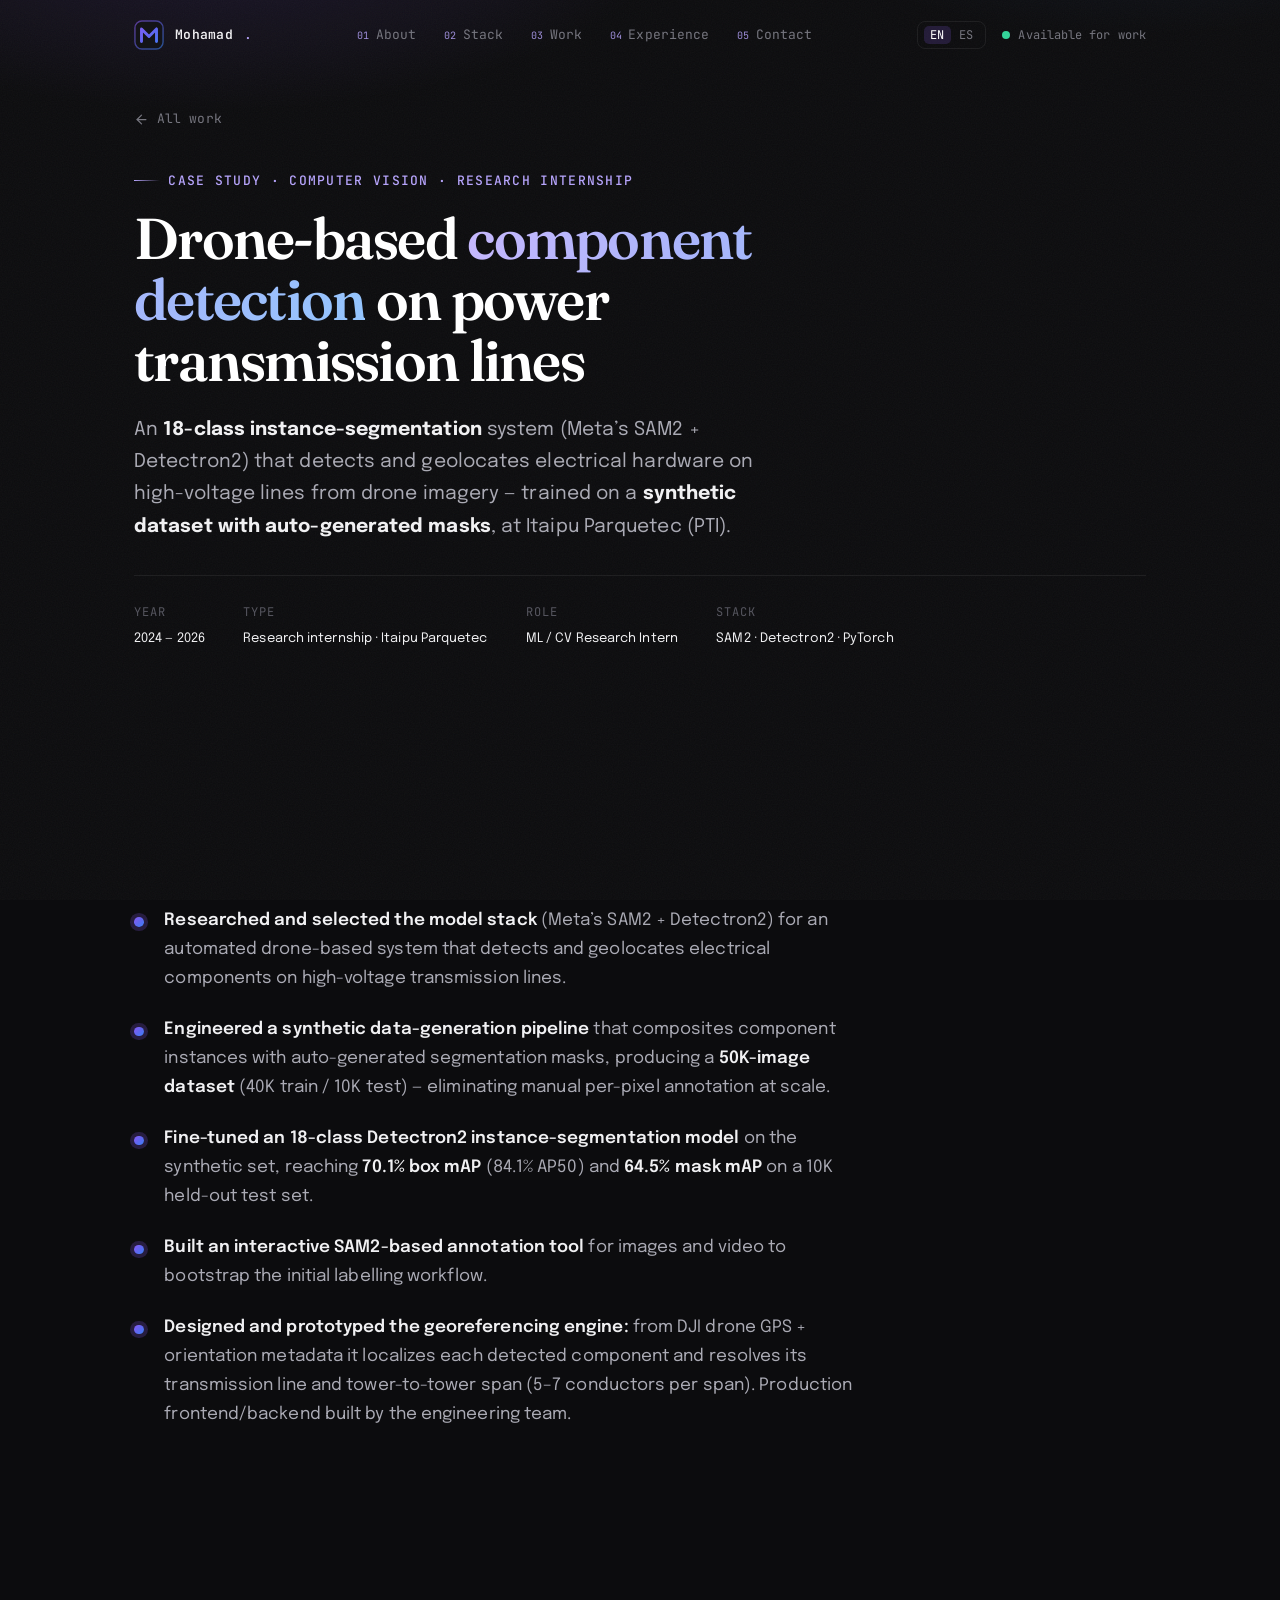
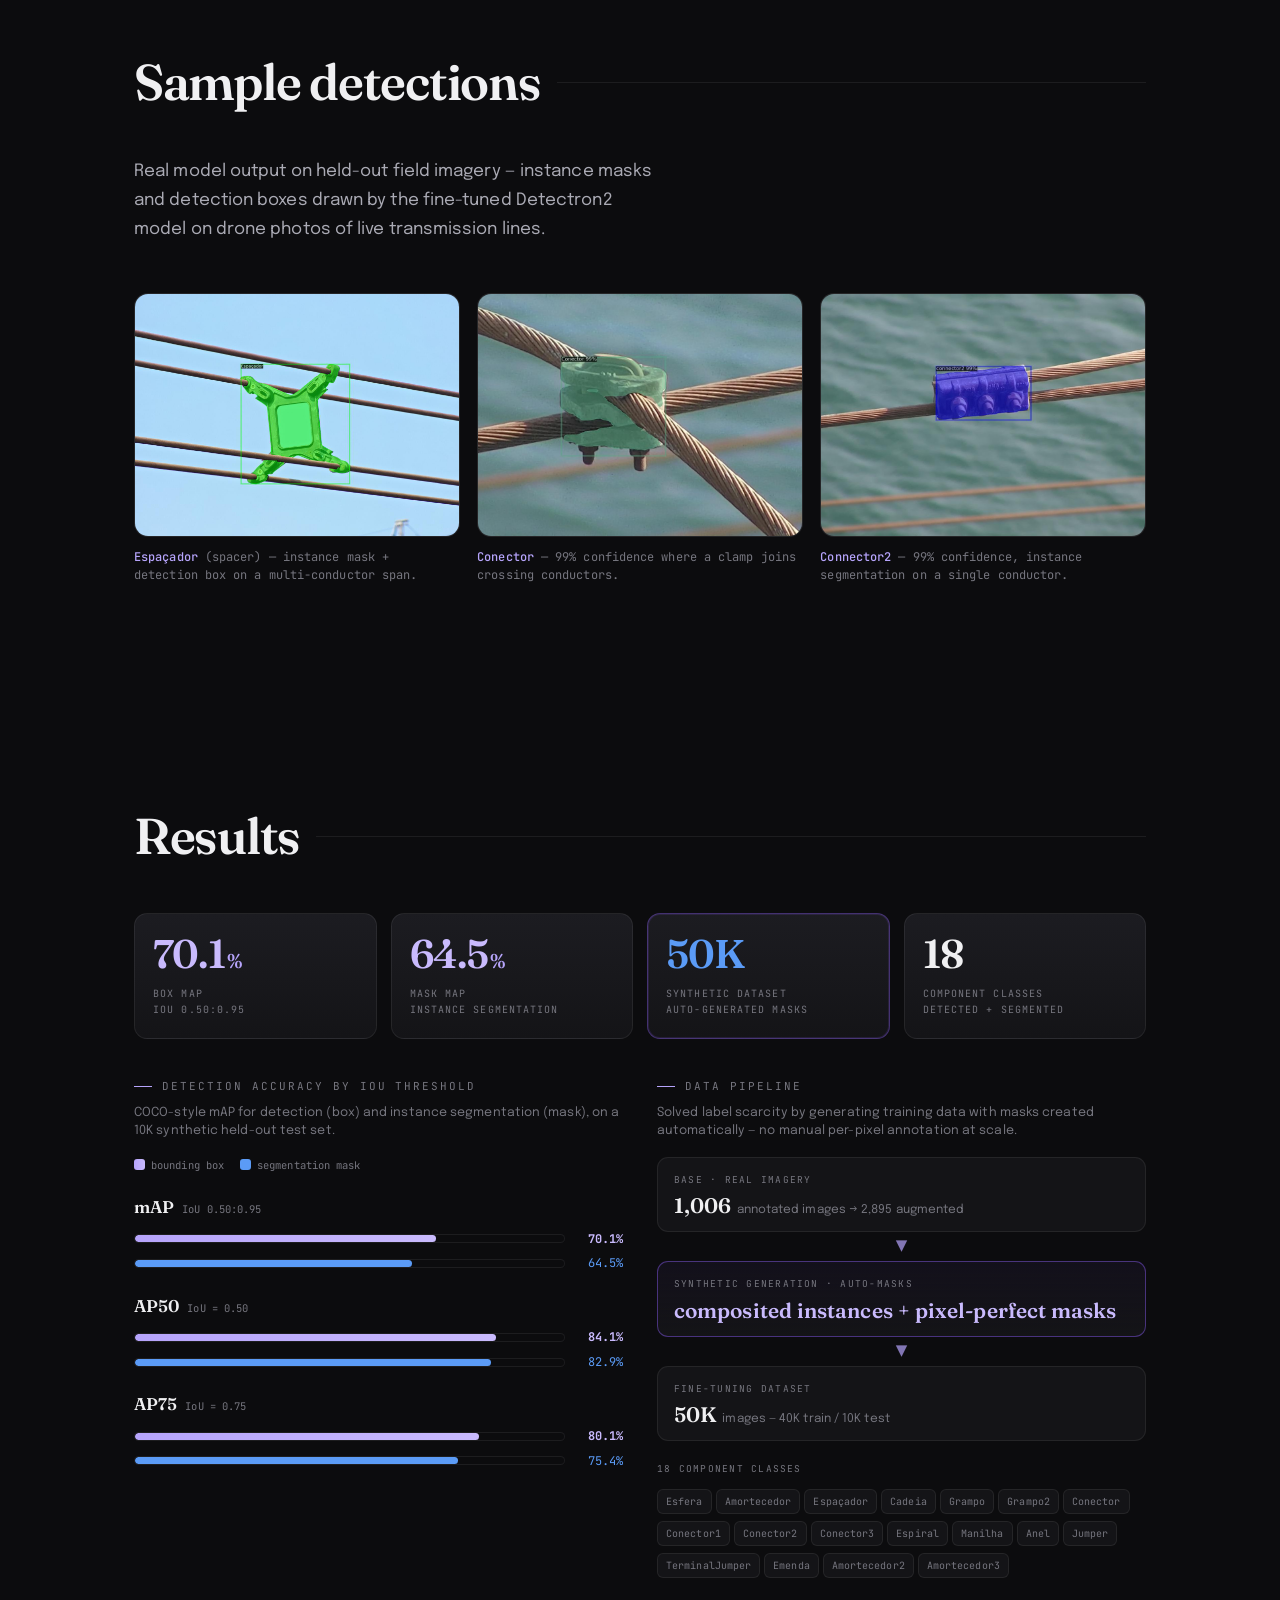
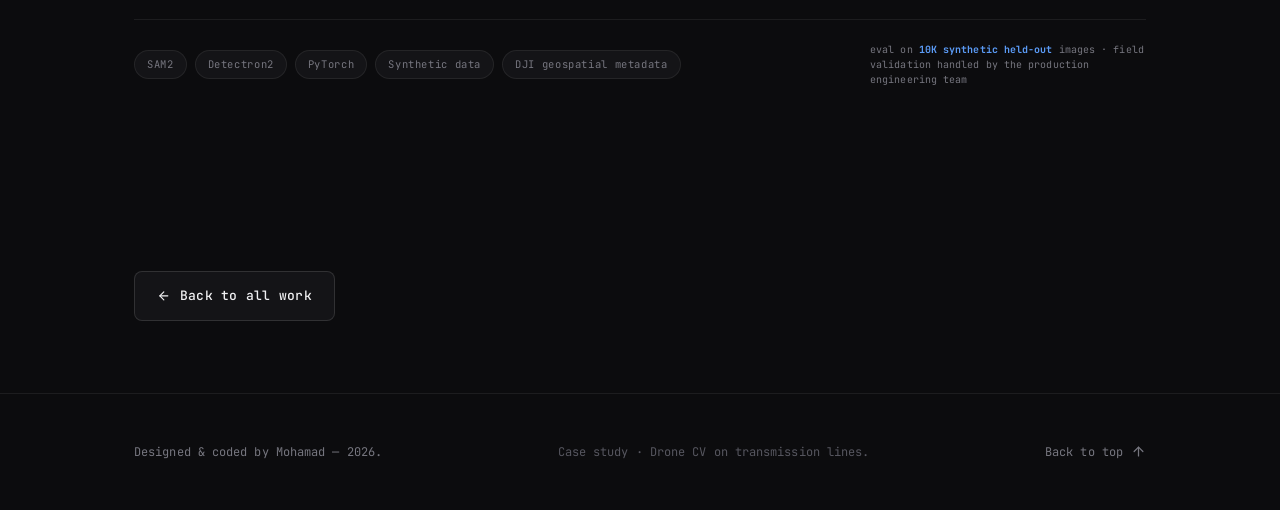
==== transmission-cv.html @ 181db61b "Portfolio site + bilingual LaTeX CV, with Pages deploy - main.tex rewritten in Spanish and retargete" ====
<!DOCTYPE html>
<html lang="en" class="no-js">
<head>
  <meta charset="utf-8" />
  <meta name="viewport" content="width=device-width, initial-scale=1" />
  <title data-i18n="pt.title">Drone CV on transmission lines — Case study · Mohamad</title>
  <meta name="description" content="Computer-vision research internship at Itaipu Parquetec: an 18-class instance-segmentation system (SAM2 + Detectron2) detecting electrical components on high-voltage lines from drone imagery, trained on synthetic data." />
  <meta name="color-scheme" content="dark" />
  <meta name="theme-color" content="#0c0c0e" />
  <link rel="icon" href="favicon.svg" type="image/svg+xml" />

  <meta property="og:type" content="article" />
  <meta property="og:title" content="Drone-based component detection on transmission lines" />
  <meta property="og:description" content="An 18-class SAM2 + Detectron2 instance-segmentation system trained on synthetic data, at Itaipu Parquetec." />
  <meta property="og:image" content="assets/og-image.svg" />

  <script>document.documentElement.className = document.documentElement.className.replace("no-js", "js");</script>

  <link rel="preconnect" href="https://fonts.googleapis.com" />
  <link rel="preconnect" href="https://fonts.gstatic.com" crossorigin />
  <link rel="stylesheet" href="https://fonts.googleapis.com/css2?family=Fraunces:ital,opsz,wght@0,9..144,400;0,9..144,500;0,9..144,600;0,9..144,700;1,9..144,500&family=Epilogue:wght@400;500;600;700&family=JetBrains+Mono:wght@400;500;700&display=swap" />

  <link rel="stylesheet" href="assets/css/styles.css" />
  <link rel="stylesheet" href="assets/css/case-pti.css" />
</head>

<body>
  <a class="skip-link" href="#case" data-i18n="skip">Skip to content</a>

  <svg class="svg-sprite" aria-hidden="true" focusable="false" xmlns="http://www.w3.org/2000/svg">
    <symbol id="ui-arrow-left" viewBox="0 0 24 24"><path d="M19 12H5"/><path d="m12 19-7-7 7-7"/></symbol>
    <symbol id="ui-arrow-up" viewBox="0 0 24 24"><path d="M12 19V5"/><path d="m5 12 7-7 7 7"/></symbol>
    <symbol id="ui-menu" viewBox="0 0 24 24"><path d="M3 9h18"/><path d="M3 15h18"/></symbol>
    <symbol id="ui-close" viewBox="0 0 24 24"><path d="M6 6 18 18"/><path d="M18 6 6 18"/></symbol>
  </svg>

  <div class="fx" aria-hidden="true">
    <div class="fx__glow"></div>
    <div class="fx__grain"></div>
  </div>

  <header class="site-header">
    <div class="container">
      <nav class="nav" aria-label="Primary">
        <a class="nav__brand" href="index.html" aria-label="Mohamad — home">
          <svg class="nav__mark" viewBox="0 0 32 32" aria-hidden="true">
            <defs><linearGradient id="navg" x1="2" y1="2" x2="30" y2="30" gradientUnits="userSpaceOnUse">
              <stop offset="0" stop-color="#8b5cf6"/><stop offset=".5" stop-color="#6366f1"/><stop offset="1" stop-color="#3b82f6"/>
            </linearGradient></defs>
            <rect x="1" y="1" width="30" height="30" rx="7.5" fill="#141417" stroke="url(#navg)" stroke-width="1.5" stroke-opacity=".55"/>
            <path d="M8 23V9.5l8 8 8-8V23" fill="none" stroke="url(#navg)" stroke-width="3.1" stroke-linecap="round" stroke-linejoin="round"/>
          </svg>
          <b>Mohamad</b><span class="dot">.</span>
        </a>

        <ul class="nav__links" id="nav-links">
          <li><a class="nav__link" href="index.html#about" data-i18n="nav.about"><i>01</i> About</a></li>
          <li><a class="nav__link" href="index.html#skills" data-i18n="nav.stack"><i>02</i> Stack</a></li>
          <li><a class="nav__link" href="index.html#work" data-i18n="nav.work"><i>03</i> Work</a></li>
          <li><a class="nav__link" href="index.html#experience" data-i18n="nav.exp"><i>04</i> Experience</a></li>
          <li><a class="nav__link" href="index.html#contact" data-i18n="nav.contact"><i>05</i> Contact</a></li>
        </ul>

        <div class="nav__right">
          <button class="lang-toggle" type="button" aria-label="Cambiar a español">
            <span class="lt-en">EN</span><span class="lt-es">ES</span>
          </button>
          <span class="status" data-i18n="status.avail"><span class="status__dot" aria-hidden="true"></span> Available for work</span>
          <button class="nav__toggle" type="button" aria-label="Open menu" data-i18n-aria="aria.menu" aria-expanded="false" aria-controls="nav-links">
            <svg class="ico ico--menu" aria-hidden="true"><use href="#ui-menu"/></svg>
            <svg class="ico ico--close" aria-hidden="true" hidden><use href="#ui-close"/></svg>
          </button>
        </div>
      </nav>
    </div>
  </header>

  <main id="case">
    <div class="container backbar">
      <a class="back-link" href="index.html#work" data-i18n="back.all"><svg class="ico" aria-hidden="true"><use href="#ui-arrow-left"/></svg> All work</a>
    </div>

    <!-- Case hero -->
    <section class="case-hero">
      <div class="container">
        <p class="eyebrow reveal" data-i18n="pt.eyebrow">Case study · Computer Vision · Research internship</p>
        <h1 class="case-title reveal" style="--i:1" data-i18n="pt.h1">Drone-based <span class="grad-text">component detection</span> on power transmission lines</h1>
        <p class="case-lead reveal" style="--i:2" data-i18n="pt.lead">
          An <b>18-class instance-segmentation</b> system (Meta&rsquo;s SAM2 + Detectron2) that detects
          and geolocates electrical hardware on high-voltage lines from drone imagery — trained on a
          <b>synthetic dataset with auto-generated masks</b>, at Itaipu Parquetec (PTI).
        </p>

        <dl class="case-meta reveal" style="--i:3" data-i18n="pt.meta">
          <div><dt>Year</dt><dd class="tnum">2024 — 2026</dd></div>
          <div><dt>Type</dt><dd>Research internship · Itaipu Parquetec</dd></div>
          <div><dt>Role</dt><dd>ML / CV Research Intern</dd></div>
          <div><dt>Stack</dt><dd>SAM2 · Detectron2 · PyTorch</dd></div>
        </dl>
      </div>
    </section>

    <!-- Overview (bullet points) -->
    <section class="section">
      <div class="container">
        <div class="section__head reveal"><h2 data-i18n="ov.h2">Overview</h2><span class="section__rule"></span></div>
        <ul class="thesis-points reveal" data-i18n="pt.points">
          <li><b>Researched and selected the model stack</b> (Meta&rsquo;s SAM2 + Detectron2) for an automated drone-based system that detects and geolocates electrical components on high-voltage transmission lines.</li>
          <li><b>Engineered a synthetic data-generation pipeline</b> that composites component instances with auto-generated segmentation masks, producing a <b>50K-image dataset</b> (40K train / 10K test) — eliminating manual per-pixel annotation at scale.</li>
          <li><b>Fine-tuned an 18-class Detectron2 instance-segmentation model</b> on the synthetic set, reaching <b>70.1% box mAP</b> (84.1% AP50) and <b>64.5% mask mAP</b> on a 10K held-out test set.</li>
          <li><b>Built an interactive SAM2-based annotation tool</b> for images and video to bootstrap the initial labelling workflow.</li>
          <li><b>Designed and prototyped the georeferencing engine:</b> from DJI drone GPS + orientation metadata it localizes each detected component and resolves its transmission line and tower-to-tower span (5–7 conductors per span). Production frontend/backend built by the engineering team.</li>
        </ul>
      </div>
    </section>

    <!-- Sample detections (real field output) -->
    <section class="section">
      <div class="container">
        <div class="section__head reveal"><h2 data-i18n="pt.shots.h2">Sample detections</h2><span class="section__rule"></span></div>
        <p class="skills__intro reveal" data-i18n="pt.shots.intro">Real model output on held-out field imagery — instance masks and detection boxes drawn by the fine-tuned Detectron2 model on drone photos of live transmission lines.</p>
        <div class="shots">
          <figure class="shot reveal">
            <button class="shot__zoom" type="button" data-zoom aria-label="Open image full size" data-i18n-aria="aria.zoom">
              <img src="assets/img/cv-espacador.jpg" alt="Drone photo of a spacer on a transmission span, segmented in green and labelled Espaçador" loading="lazy" width="1280" height="960" />
            </button>
            <figcaption data-i18n="pt.fig1"><b>Espaçador</b> (spacer) — instance mask + detection box on a multi-conductor span.</figcaption>
          </figure>
          <figure class="shot reveal" style="--i:1">
            <button class="shot__zoom" type="button" data-zoom aria-label="Open image full size" data-i18n-aria="aria.zoom">
              <img src="assets/img/cv-conector.jpg" alt="Drone photo of a connector where two conductors cross, segmented in green and labelled Conector 99%" loading="lazy" width="1280" height="720" />
            </button>
            <figcaption data-i18n="pt.fig2"><b>Conector</b> — 99% confidence where a clamp joins crossing conductors.</figcaption>
          </figure>
          <figure class="shot reveal" style="--i:2">
            <button class="shot__zoom" type="button" data-zoom aria-label="Open image full size" data-i18n-aria="aria.zoom">
              <img src="assets/img/cv-connector2.jpg" alt="Drone photo of a connector on a single conductor, segmented in blue and labelled connector2 99%" loading="lazy" width="1280" height="720" />
            </button>
            <figcaption data-i18n="pt.fig3"><b>Connector2</b> — 99% confidence, instance segmentation on a single conductor.</figcaption>
          </figure>
        </div>
      </div>
    </section>

    <!-- Results (frameless dashboard, single violet system) -->
    <section class="section">
      <div class="container">
        <div class="section__head reveal"><h2 data-i18n="res.h2">Results</h2><span class="section__rule"></span></div>
        <section class="pti reveal">
          <div class="head" data-i18n="pt.head">
            <div class="kick">Computer Vision · Itaipu Parquetec</div>
            <h1 class="title">Drone-based <em>component detection</em><br>on power transmission lines</h1>
            <p class="sub">An <b>18-class instance-segmentation</b> system (Meta <b>SAM2</b> + <b>Detectron2</b>) that detects and segments electrical hardware on high-voltage lines from drone imagery, fine-tuned on a <b>synthetic dataset with auto-generated masks</b>.</p>
          </div>

          <div class="grid4" data-i18n="pt.grid"><div class="card acc"><div class="v">70.1<span>%</span></div><div class="l">Box mAP<br>IoU 0.50:0.95</div></div><div class="card acc"><div class="v">64.5<span>%</span></div><div class="l">Mask mAP<br>instance segmentation</div></div><div class="card edge"><div class="v">50K<span></span></div><div class="l">Synthetic dataset<br>auto-generated masks</div></div><div class="card "><div class="v">18<span></span></div><div class="l">Component classes<br>detected + segmented</div></div></div>

          <div class="sect">
            <div>
              <div class="block-h" data-i18n="pt.b1h">Detection accuracy by IoU threshold</div>
              <div class="block-note" data-i18n="pt.b1n">COCO-style mAP for detection (box) and instance segmentation (mask), on a 10K synthetic held-out test set.</div>
              <div class="legend" data-i18n="pt.legend"><span><i class="box"></i>bounding box</span><span><i class="msk"></i>segmentation mask</span></div>
              <div class="mg">
                  <div class="mg-head"><span class="mg-l">mAP</span><span class="mg-s">IoU 0.50:0.95</span></div>
                  <div class="mg-bar"><div class="mg-track"><div class="mg-fill box" style="--w:70.12%"></div></div><div class="mg-v box">70.1<span>%</span></div></div>
                  <div class="mg-bar"><div class="mg-track"><div class="mg-fill msk" style="--w:64.46%"></div></div><div class="mg-v msk">64.5<span>%</span></div></div>
                </div><div class="mg">
                  <div class="mg-head"><span class="mg-l">AP50</span><span class="mg-s">IoU = 0.50</span></div>
                  <div class="mg-bar"><div class="mg-track"><div class="mg-fill box" style="--w:84.09%"></div></div><div class="mg-v box">84.1<span>%</span></div></div>
                  <div class="mg-bar"><div class="mg-track"><div class="mg-fill msk" style="--w:82.87%"></div></div><div class="mg-v msk">82.9<span>%</span></div></div>
                </div><div class="mg">
                  <div class="mg-head"><span class="mg-l">AP75</span><span class="mg-s">IoU = 0.75</span></div>
                  <div class="mg-bar"><div class="mg-track"><div class="mg-fill box" style="--w:80.1%"></div></div><div class="mg-v box">80.1<span>%</span></div></div>
                  <div class="mg-bar"><div class="mg-track"><div class="mg-fill msk" style="--w:75.37%"></div></div><div class="mg-v msk">75.4<span>%</span></div></div>
                </div>
            </div>
            <div>
              <div class="block-h" data-i18n="pt.b2h">Data pipeline</div>
              <div class="block-note" data-i18n="pt.b2n">Solved label scarcity by generating training data with masks created automatically &mdash; no manual per-pixel annotation at scale.</div>
              <div class="flow" data-i18n="pt.flow">
                <div class="node"><div class="nt">Base · real imagery</div><div class="nv">1,006 <small>annotated images → 2,895 augmented</small></div></div>
                <div class="arrow">▼</div>
                <div class="node mid"><div class="nt">Synthetic generation · auto-masks</div><div class="nv">composited instances + pixel-perfect masks</div></div>
                <div class="arrow">▼</div>
                <div class="node"><div class="nt">Fine-tuning dataset</div><div class="nv">50K <small>images — 40K train / 10K test</small></div></div>
              </div>
              <div class="cls-wrap">
                <div class="cls-h" data-i18n="pt.cls">18 component classes</div>
                <span class="cc">Esfera</span><span class="cc">Amortecedor</span><span class="cc">Espaçador</span><span class="cc">Cadeia</span><span class="cc">Grampo</span><span class="cc">Grampo2</span><span class="cc">Conector</span><span class="cc">Conector1</span><span class="cc">Conector2</span><span class="cc">Conector3</span><span class="cc">Espiral</span><span class="cc">Manilha</span><span class="cc">Anel</span><span class="cc">Jumper</span><span class="cc">TerminalJumper</span><span class="cc">Emenda</span><span class="cc">Amortecedor2</span><span class="cc">Amortecedor3</span>
              </div>
            </div>
          </div>

          <div class="foot">
            <div class="stack">
              <span class="chip">SAM2</span><span class="chip">Detectron2</span><span class="chip">PyTorch</span>
              <span class="chip" data-i18n="tag.synth">Synthetic data</span><span class="chip" data-i18n="pt.chip.dji">DJI geospatial metadata</span>
            </div>
            <div class="note" data-i18n="pt.footnote">eval on <b>10K synthetic held-out</b> images · field validation handled by the production engineering team</div>
          </div>
        </section>
      </div>
    </section>

    <!-- Back -->
    <section class="section--tight">
      <div class="container">
        <a class="btn btn--ghost reveal" href="index.html#work" data-i18n="back.btn"><svg class="ico" aria-hidden="true"><use href="#ui-arrow-left"/></svg> Back to all work</a>
      </div>
    </section>
  </main>

  <footer class="site-footer">
    <div class="container">
      <p class="footer__note" data-i18n="foot.note">Designed &amp; coded by Mohamad — <span data-year>2026</span>.</p>
      <p class="footer__built" data-i18n="pt.foot.built">Case study · Drone CV on transmission lines.</p>
      <a class="footer__top" href="#case" data-i18n="foot.top">Back to top <svg class="ico" aria-hidden="true"><use href="#ui-arrow-up"/></svg></a>
    </div>
  </footer>

  <script src="assets/js/i18n.js" defer></script>
  <script src="assets/js/app.js" defer></script>
</body>
</html>
---- assets/css/styles.css ----
/* =============================================================================
   Mohammed — Frontend Developer · Portfolio
   Hand-written design system. Dark, premium-minimal, one violet→blue accent
   used with restraint. No framework. Mobile-first.
   ----------------------------------------------------------------------------
   Sections:  0. Tokens   1. Reset/base   2. Background FX   3. Typography
              4. Layout    5. Buttons      6. Header/Nav      7. Hero
              8. About     9. Skills       10. Work           11. Experience
              12. Contact  13. Footer      14. Reveal/motion  15. Responsive
   ========================================================================== */

/* ----- 0. Tokens ---------------------------------------------------------- */
:root {
  /* surfaces — near-black canvas (not #000: avoids halation), 3 stepped layers */
  --canvas: #0c0c0e;
  --surface-1: #141417;
  --surface-2: #1c1c21;
  --surface-3: #232329;
  --glass: rgba(255, 255, 255, 0.045);
  --glass-strong: rgba(255, 255, 255, 0.07);

  /* text tiers */
  --text: #f0f0f2;       /* primary */
  --text-2: #aaaab4;     /* body */
  --text-3: #76767f;     /* muted / meta */
  --text-4: #56565f;     /* faint, decorative only */
  --white: #ffffff;      /* hero name only */

  /* hairlines */
  --line: rgba(255, 255, 255, 0.07);
  --line-2: rgba(255, 255, 255, 0.12);

  /* accent: violet → indigo → blue. Used sparingly (CTA, 1 highlight, hovers) */
  --v1: #8b5cf6;
  --v2: #6366f1;
  --v3: #3b82f6;
  --accent: #8b5cf6;
  --accent-soft: #b6a4fb;                 /* readable accent text on dark */
  --grad: linear-gradient(135deg, #8b5cf6 0%, #6366f1 48%, #3b82f6 100%);
  --grad-text: linear-gradient(115deg, #c7b8fd 0%, #a9b4fb 45%, #93c5fd 100%);
  --glow: rgba(139, 92, 246, 0.22);
  --ok: #34d399;                          /* availability dot */

  /* type families */
  --f-display: "Fraunces", Georgia, "Times New Roman", serif;
  --f-body: "Epilogue", ui-sans-serif, system-ui, -apple-system, "Segoe UI", sans-serif;
  --f-mono: "JetBrains Mono", ui-monospace, "SFMono-Regular", "Cascadia Code", monospace;

  /* fluid type scale (~perfect fourth) */
  --t-xs: 0.75rem;
  --t-sm: 0.8125rem;
  --t-base: 1.0625rem;
  --t-lg: 1.1875rem;
  --t-xl: clamp(1.25rem, 1.1rem + 0.6vw, 1.5rem);
  --t-2xl: clamp(1.55rem, 1.25rem + 1.3vw, 2.1rem);
  --t-3xl: clamp(2rem, 1.5rem + 2.2vw, 3.15rem);
  --t-display: clamp(2.85rem, 1.4rem + 5.9vw, 6.25rem);

  /* spacing (8pt) */
  --s-1: 0.25rem; --s-2: 0.5rem; --s-3: 0.75rem; --s-4: 1rem;
  --s-5: 1.5rem; --s-6: 2rem; --s-7: 3rem; --s-8: 4rem; --s-9: 6rem; --s-10: 8rem;

  /* radii — deliberate, not uniform */
  --r-sm: 8px; --r-md: 14px; --r-lg: 22px; --r-pill: 999px;

  /* motion */
  --ease-out: cubic-bezier(0.22, 1, 0.36, 1);
  --ease-spring: cubic-bezier(0.34, 1.56, 0.64, 1);
  --ease-soft: cubic-bezier(0.25, 0.46, 0.45, 0.94);
  --dur: 200ms;

  /* layout */
  --maxw: 1140px;
  --gutter: clamp(1.25rem, 5vw, 4rem);
  --nav-h: 70px;
}

/* ----- 1. Reset / base ---------------------------------------------------- */
*, *::before, *::after { box-sizing: border-box; }
* { margin: 0; }

html {
  -webkit-text-size-adjust: 100%;
  scroll-behavior: smooth;
  scroll-padding-top: calc(var(--nav-h) + 1.25rem);
}

body {
  min-height: 100svh;
  background: var(--canvas);
  color: var(--text-2);
  font-family: var(--f-body);
  font-size: var(--t-base);
  font-weight: 400;
  line-height: 1.7;
  letter-spacing: 0.005em;
  -webkit-font-smoothing: antialiased;
  text-rendering: optimizeLegibility;
  overflow-x: hidden;
}

img, svg, video { display: block; max-width: 100%; }
a { color: inherit; text-decoration: none; }
ul, ol { list-style: none; padding: 0; }
button { font: inherit; color: inherit; background: none; border: none; cursor: pointer; }
:where(input, textarea, select) { font: inherit; color: inherit; }

::selection { background: rgba(139, 92, 246, 0.32); color: #fff; }

/* custom scrollbar (subtle) */
* { scrollbar-width: thin; scrollbar-color: var(--surface-3) transparent; }
*::-webkit-scrollbar { width: 10px; height: 10px; }
*::-webkit-scrollbar-thumb { background: var(--surface-3); border-radius: 999px; border: 3px solid var(--canvas); }

/* keyboard focus only — never on mouse click */
:focus { outline: none; }
:focus-visible {
  outline: 2px solid var(--accent-soft);
  outline-offset: 3px;
  border-radius: 3px;
}

/* skip link (a11y) — visible on focus */
.skip-link {
  position: fixed;
  top: 0; left: 50%;
  transform: translate(-50%, -120%);
  z-index: 200;
  padding: 0.7rem 1.2rem;
  background: var(--surface-2);
  border: 1px solid var(--line-2);
  border-radius: 0 0 var(--r-sm) var(--r-sm);
  color: var(--text);
  font-family: var(--f-mono);
  font-size: var(--t-sm);
  transition: transform 220ms var(--ease-out);
}
.skip-link:focus-visible { transform: translate(-50%, 0); }

.svg-sprite { position: absolute; width: 0; height: 0; overflow: hidden; }
[hidden] { display: none !important; }

/* ----- 2. Background FX (glow + grain) ------------------------------------ */
.fx { position: fixed; inset: 0; z-index: -1; pointer-events: none; overflow: hidden; }
.fx__glow {
  position: absolute; inset: -20% -10% auto -10%;
  height: 90vh;
  background:
    radial-gradient(46% 40% at 22% 8%, rgba(139, 92, 246, 0.16) 0%, transparent 70%),
    radial-gradient(40% 38% at 82% 0%, rgba(59, 130, 246, 0.12) 0%, transparent 70%);
}
.fx__grain {
  position: absolute; inset: 0;
  opacity: 0.045;
  mix-blend-mode: overlay;
  background-image: url("data:image/svg+xml,%3Csvg xmlns='http://www.w3.org/2000/svg' width='220' height='220'%3E%3Cfilter id='n'%3E%3CfeTurbulence type='fractalNoise' baseFrequency='0.82' numOctaves='2' stitchTiles='stitch'/%3E%3C/filter%3E%3Crect width='100%25' height='100%25' filter='url(%23n)'/%3E%3C/svg%3E");
}

/* ----- 3. Typography ------------------------------------------------------ */
h1, h2, h3, h4 {
  font-family: var(--f-display);
  color: var(--text);
  font-weight: 600;
  line-height: 1.12;
  letter-spacing: -0.02em;
  font-optical-sizing: auto;
}
h2 { font-size: var(--t-3xl); letter-spacing: -0.025em; }
h3 { font-size: var(--t-xl); letter-spacing: -0.015em; }
p { text-wrap: pretty; }
strong { color: var(--text); font-weight: 600; }

/* mono eyebrow / kicker label */
.eyebrow {
  display: inline-flex; align-items: center; gap: 0.55rem;
  font-family: var(--f-mono);
  font-size: var(--t-sm);
  font-weight: 500;
  letter-spacing: 0.1em;
  text-transform: uppercase;
  color: var(--accent-soft);
}
.eyebrow::before {
  content: "";
  width: 1.6rem; height: 1px;
  background: linear-gradient(90deg, var(--accent-soft), transparent);
}

.grad-text {
  background: var(--grad-text);
  -webkit-background-clip: text; background-clip: text;
  -webkit-text-fill-color: transparent; color: transparent;
}

.tnum { font-variant-numeric: tabular-nums; }
.mono { font-family: var(--f-mono); }

/* section heading pattern: mono number + title, hairline rule */
.section__head {
  display: flex; align-items: baseline; gap: 1rem;
  margin-bottom: var(--s-7);
}
.section__num {
  font-family: var(--f-mono);
  font-size: var(--t-base);
  color: var(--accent-soft);
  letter-spacing: 0.05em;
}
.section__head h2 { white-space: nowrap; }
.section__rule { flex: 1; height: 1px; background: var(--line); align-self: center; }

/* ----- 4. Layout ---------------------------------------------------------- */
.container { width: 100%; max-width: var(--maxw); margin-inline: auto; padding-inline: var(--gutter); }
.section { padding-block: clamp(3.5rem, 9vw, 7rem); }
.section--tight { padding-block: clamp(2.5rem, 6vw, 4.5rem); }

/* glass surface utility */
.glass {
  background: var(--glass);
  border: 1px solid var(--line);
  border-radius: var(--r-lg);
  -webkit-backdrop-filter: blur(10px);
  backdrop-filter: blur(10px);
}

/* tech tag pills */
.tags { display: flex; flex-wrap: wrap; gap: 0.5rem; }
.tag {
  font-family: var(--f-mono);
  font-size: var(--t-xs);
  letter-spacing: 0.02em;
  color: var(--text-3);
  padding: 0.28rem 0.7rem;
  border: 1px solid var(--line);
  border-radius: var(--r-pill);
  background: var(--surface-1);
  transition: color var(--dur) var(--ease-soft), border-color var(--dur) var(--ease-soft);
}

/* ----- 5. Buttons --------------------------------------------------------- */
.btn {
  --_pad: 0.8rem 1.35rem;
  display: inline-flex; align-items: center; gap: 0.6rem;
  padding: var(--_pad);
  font-family: var(--f-mono);
  font-size: var(--t-sm);
  font-weight: 500;
  letter-spacing: 0.02em;
  border-radius: var(--r-sm);
  border: 1px solid var(--line-2);
  color: var(--text);
  position: relative;
  transition: transform var(--dur) var(--ease-spring),
              border-color var(--dur) var(--ease-soft),
              background-color var(--dur) var(--ease-soft),
              color var(--dur) var(--ease-soft);
}
.btn .ico { width: 1.05em; height: 1.05em; }
.btn:hover { transform: translateY(-2px); }
.btn:active { transform: translateY(0); }

.btn--primary {
  border-color: transparent;
  background: var(--grad);
  background-size: 140% 140%;
  background-position: 0% 50%;
  color: #fff;
  box-shadow: 0 6px 22px -8px var(--glow);
  transition: transform var(--dur) var(--ease-spring),
              background-position 380ms var(--ease-soft),
              box-shadow var(--dur) var(--ease-soft);
}
.btn--primary:hover { background-position: 100% 50%; box-shadow: 0 12px 34px -10px var(--glow); }

.btn--ghost { background: var(--surface-1); }
.btn--ghost:hover { border-color: var(--line-2); background: var(--surface-2); }

.btn--lg { --_pad: 1rem 1.8rem; font-size: var(--t-base); border-radius: var(--r-md); }

/* animated underline link (compositor-only scaleX) */
.ulink { position: relative; color: var(--text); transition: color var(--dur) var(--ease-soft); }
.ulink::after {
  content: ""; position: absolute; left: 0; right: 0; bottom: -2px; height: 1px;
  background: currentColor; transform: scaleX(0); transform-origin: right center;
  transition: transform 320ms var(--ease-out);
}
.ulink:hover { color: var(--accent-soft); }
.ulink:hover::after { transform: scaleX(1); transform-origin: left center; }

/* ----- 6. Header / Nav ---------------------------------------------------- */
.site-header {
  position: fixed; inset: 0 0 auto 0; z-index: 100;
  transition: background-color 300ms var(--ease-soft),
              backdrop-filter 300ms var(--ease-soft),
              border-color 300ms var(--ease-soft);
  border-bottom: 1px solid transparent;
}
.site-header.is-scrolled {
  background: rgba(12, 12, 14, 0.72);
  -webkit-backdrop-filter: blur(14px) saturate(160%);
  backdrop-filter: blur(14px) saturate(160%);
  border-bottom-color: var(--line);
}
.nav {
  height: var(--nav-h);
  display: flex; align-items: center; justify-content: space-between; gap: 1rem;
}
.nav__brand { display: inline-flex; align-items: center; gap: 0.7rem; font-family: var(--f-mono); font-size: var(--t-sm); color: var(--text); }
.nav__mark { width: 30px; height: 30px; }
.nav__brand b { font-weight: 600; letter-spacing: 0.02em; }
.nav__brand .dot { color: var(--accent-soft); }

.nav__links { display: flex; align-items: center; gap: 0.35rem; }
.nav__link {
  display: inline-flex; align-items: baseline; gap: 0.4rem;
  padding: 0.5rem 0.7rem;
  font-family: var(--f-mono); font-size: var(--t-sm);
  color: var(--text-3);
  border-radius: var(--r-sm);
  transition: color var(--dur) var(--ease-soft);
}
.nav__link i { color: var(--accent-soft); font-style: normal; font-size: 0.78em; opacity: 0.85; }
.nav__link:hover { color: var(--text); }
.nav__link.is-active { color: var(--text); }
.nav__link.is-active i { opacity: 1; }

.nav__right { display: flex; align-items: center; gap: 1rem; }
.status {
  display: inline-flex; align-items: center; gap: 0.5rem;
  font-family: var(--f-mono); font-size: var(--t-xs); color: var(--text-3);
  white-space: nowrap;
}
.status__dot {
  width: 8px; height: 8px; border-radius: 50%; background: var(--ok);
  box-shadow: 0 0 0 0 rgba(52, 211, 153, 0.55);
  animation: pulse 2.6s var(--ease-soft) infinite;
}
@keyframes pulse {
  0% { box-shadow: 0 0 0 0 rgba(52, 211, 153, 0.5); }
  70% { box-shadow: 0 0 0 7px rgba(52, 211, 153, 0); }
  100% { box-shadow: 0 0 0 0 rgba(52, 211, 153, 0); }
}

.nav__toggle { display: none; width: 42px; height: 42px; align-items: center; justify-content: center; border-radius: var(--r-sm); border: 1px solid var(--line); color: var(--text); }
.nav__toggle .ico { width: 22px; height: 22px; }
.nav__toggle .ico--close { display: none; }

.lang-toggle {
  display: inline-flex; align-items: center; gap: 0.1rem;
  padding: 0.28rem 0.34rem;
  border: 1px solid var(--line); border-radius: var(--r-sm);
  background: transparent; cursor: pointer;
  font-family: var(--f-mono); font-size: var(--t-xs); color: var(--text-3);
  transition: border-color var(--dur) var(--ease-soft);
}
.lang-toggle:hover { border-color: var(--accent-soft); }
.lang-toggle span {
  padding: 0.16rem 0.42rem; border-radius: 5px; line-height: 1;
  transition: color var(--dur) var(--ease-soft), background-color var(--dur) var(--ease-soft);
}
.lang-toggle .lt-en { color: var(--white); background: rgba(139, 92, 246, 0.18); }
.lang-toggle.is-es .lt-en { color: inherit; background: transparent; }
.lang-toggle.is-es .lt-es { color: var(--white); background: rgba(139, 92, 246, 0.18); }

/* ----- 7. Hero ------------------------------------------------------------ */
.hero { padding-top: calc(var(--nav-h) + clamp(2.5rem, 8vw, 5.5rem)); padding-bottom: clamp(3rem, 8vw, 6rem); }
.hero__grid { display: grid; gap: clamp(2.5rem, 5vw, 4rem); align-items: center; }
.hero__title {
  font-size: var(--t-display);
  line-height: 1.02;
  letter-spacing: -0.035em;
  color: var(--white);
  margin: 1.3rem 0 0;
  font-weight: 600;
}
.hero__title .line { display: block; }
.hero__lead {
  margin-top: 1.6rem;
  max-width: 34ch;
  font-size: var(--t-lg);
  color: var(--text-2);
}
.hero__lead b { color: var(--text); }
.hero__cta { display: flex; flex-wrap: wrap; gap: 0.8rem; margin-top: 2.2rem; }
.hero__avail { display: inline-flex; align-items: center; gap: 0.6rem; margin-top: 1.8rem; font-family: var(--f-mono); font-size: var(--t-sm); color: var(--text-3); }

/* hero side card — a small "now" terminal, creates asymmetry (not a blob) */
.hero__card { padding: 1.4rem 1.5rem 1.6rem; }
.hero__card .term__bar { display: flex; align-items: center; gap: 0.45rem; margin-bottom: 1.1rem; }
.hero__card .term__bar span { width: 10px; height: 10px; border-radius: 50%; background: var(--surface-3); }
.hero__card .term__bar b { margin-left: auto; font-family: var(--f-mono); font-size: var(--t-xs); color: var(--text-4); font-weight: 400; letter-spacing: 0.04em; }
.term__body { font-family: var(--f-mono); font-size: var(--t-sm); line-height: 1.85; color: var(--text-2); }
.term__body .c-key { color: var(--accent-soft); }
.term__body .c-str { color: #93c5fd; }
.term__body .c-com { color: var(--text-4); }
.term__body .row { white-space: nowrap; overflow: hidden; text-overflow: ellipsis; }

.hero__scroll {
  display: inline-flex; align-items: center; gap: 0.55rem;
  margin-top: clamp(2.5rem, 6vw, 4rem);
  font-family: var(--f-mono); font-size: var(--t-xs); letter-spacing: 0.12em;
  text-transform: uppercase; color: var(--text-3);
}
.hero__scroll .ico { width: 16px; height: 16px; animation: nudge 2.4s var(--ease-soft) infinite; }
@keyframes nudge { 0%,100% { transform: translateY(0); } 50% { transform: translateY(4px); } }

/* ----- 8. About ----------------------------------------------------------- */
.about__grid { display: grid; gap: clamp(2rem, 4vw, 3.5rem); }
.about__body p { margin-bottom: 1.15rem; max-width: 60ch; }
.about__body p:last-child { margin-bottom: 0; }
.about__body a { color: var(--accent-soft); }

.facts { padding: 1.6rem 1.7rem; align-self: start; }
.facts dl { display: grid; gap: 1.15rem; }
.facts dt { font-family: var(--f-mono); font-size: var(--t-xs); letter-spacing: 0.08em; text-transform: uppercase; color: var(--text-4); margin-bottom: 0.25rem; }
.facts dd { color: var(--text); font-size: var(--t-sm); }
.facts dd .ok { color: var(--ok); }

/* ----- 9. Skills ---------------------------------------------------------- */
.skills__intro { max-width: 52ch; color: var(--text-2); margin-bottom: var(--s-7); }
.skills__grid { display: grid; gap: clamp(2rem, 4vw, 3rem); }

.skill-group { padding-top: 1.3rem; border-top: 1px solid var(--line); }
.skill-group + .skill-group { margin-top: 0.4rem; }
.skill-group h3 {
  font-family: var(--f-mono); font-size: var(--t-sm); font-weight: 500;
  letter-spacing: 0.06em; text-transform: uppercase; color: var(--text-3);
  margin-bottom: 1rem;
}

/* icon panel — real downloaded logos, monochrome, tinted on hover */
.stack.glass { padding: 1.6rem; }   /* the icon panel only — case footers reuse `.stack` as a bare flex row */
.stack__title { display: flex; align-items: center; gap: 0.6rem; font-family: var(--f-mono); font-size: var(--t-xs); letter-spacing: 0.08em; text-transform: uppercase; color: var(--text-4); margin-bottom: 1.3rem; }
.stack__grid { display: grid; grid-template-columns: repeat(4, 1fr); gap: 0.6rem; }
/* Scoped to the icon panel on purpose: `aspect-ratio: 1` makes a square logo
   tile, which is right here and wrong everywhere else. Unscoped, it also caught
   the flat text chips in every case-study footer and stretched them into tall
   ovals. Case pages style their own `.chip` inside their scope. */
.stack__grid .chip {
  display: grid; place-items: center; gap: 0.5rem;
  aspect-ratio: 1; padding: 0.6rem;
  border: 1px solid var(--line); border-radius: var(--r-md);
  background: var(--surface-1);
  color: var(--text-3);
  transition: color var(--dur) var(--ease-soft), border-color var(--dur) var(--ease-soft), transform var(--dur) var(--ease-spring), background-color var(--dur) var(--ease-soft);
}
.stack__grid .chip .brand-ico { width: 26px; height: 26px; fill: currentColor; }
.stack__grid .chip span { font-family: var(--f-mono); font-size: 0.62rem; letter-spacing: 0.02em; color: var(--text-4); }
.stack__grid .chip:hover { color: var(--accent-soft); border-color: var(--line-2); transform: translateY(-3px); background: var(--surface-2); }
.stack__grid .chip:hover span { color: var(--text-3); }

/* ----- 10. Work ----------------------------------------------------------- */
.work__featured { display: grid; gap: clamp(2.5rem, 6vw, 4.5rem); }
.project { display: grid; gap: clamp(1.5rem, 4vw, 3rem); align-items: center; }
.project__media { position: relative; }
.project__body .eyebrow { margin-bottom: 0.9rem; }
.project__title { font-size: var(--t-2xl); margin-bottom: 0.9rem; }
.project__title a { background-image: linear-gradient(var(--accent-soft), var(--accent-soft)); background-size: 0% 1.5px; background-repeat: no-repeat; background-position: 0 100%; transition: background-size 320ms var(--ease-out), color var(--dur) var(--ease-soft); }
.project:hover .project__title a, .project__title a:hover { color: var(--accent-soft); background-size: 100% 1.5px; }
.project__desc { color: var(--text-2); margin-bottom: 1.2rem; max-width: 52ch; }
.project__desc b { color: var(--text); }
.project__links { display: flex; flex-wrap: wrap; align-items: center; gap: 0.5rem; margin-top: 1.3rem; }
.icon-btn {
  display: inline-grid; place-items: center; width: 40px; height: 40px;
  border-radius: var(--r-sm); border: 1px solid var(--line); color: var(--text-3);
  background: var(--surface-1);
  transition: color var(--dur) var(--ease-soft), border-color var(--dur) var(--ease-soft), transform var(--dur) var(--ease-spring);
}
.icon-btn .ico, .icon-btn .brand-ico { width: 18px; height: 18px; }
.icon-btn:hover { color: var(--text); border-color: var(--line-2); transform: translateY(-2px); }

/* CSS-only project preview ("app window", no stock imagery) */
.mockup { display: block; color: inherit; border-radius: var(--r-md); border: 1px solid var(--line); overflow: hidden; background: var(--surface-1); box-shadow: 0 30px 60px -30px rgba(0,0,0,0.7); }
.mockup--link { transition: transform var(--dur) var(--ease-spring), border-color var(--dur) var(--ease-soft); }
.mockup--link:hover { transform: translateY(-4px); border-color: var(--line-2); }
.mockup__bar { display: flex; align-items: center; gap: 0.4rem; padding: 0.7rem 0.9rem; border-bottom: 1px solid var(--line); background: var(--surface-2); }
.mockup__bar span { width: 9px; height: 9px; border-radius: 50%; background: var(--surface-3); }
.mockup__bar b { margin-left: 0.7rem; font-family: var(--f-mono); font-size: 0.7rem; color: var(--text-4); font-weight: 400; }
.mockup__screen { aspect-ratio: 16 / 10.5; position: relative; display: grid; place-items: center; overflow: hidden; }
.mockup__screen::before { /* mesh wash */ content: ""; position: absolute; inset: 0; background: radial-gradient(60% 80% at 20% 10%, rgba(139,92,246,0.28), transparent 60%), radial-gradient(70% 90% at 95% 100%, rgba(59,130,246,0.26), transparent 55%), linear-gradient(160deg, #16161b, #0e0e12); }
.mockup__screen::after { /* faint grid lines */ content: ""; position: absolute; inset: 0; background-image: linear-gradient(var(--line) 1px, transparent 1px), linear-gradient(90deg, var(--line) 1px, transparent 1px); background-size: 34px 34px; mask-image: radial-gradient(circle at 50% 40%, #000 30%, transparent 75%); opacity: 0.6; }
.mockup__glyph { position: relative; font-family: var(--f-display); font-size: clamp(3rem, 12vw, 6rem); font-weight: 600; letter-spacing: -0.04em; color: rgba(255,255,255,0.92); text-shadow: 0 10px 40px rgba(0,0,0,0.4); }
.mockup__glyph small { display: block; font-family: var(--f-mono); font-size: 0.7rem; letter-spacing: 0.18em; text-transform: uppercase; color: rgba(255,255,255,0.55); text-align: center; margin-top: 0.4rem; }
/* XRD diffraction teaser inside a project mockup */
.mockup__screen--xrd::after { opacity: 0.3; }
.mockup__tag { position: absolute; top: 12px; left: 14px; z-index: 1; font-family: var(--f-mono); font-size: 0.7rem; letter-spacing: 0.14em; text-transform: uppercase; color: var(--text-3); }
.xrd-motif { position: absolute; left: 0; right: 0; bottom: 0; width: 100%; height: 66%; }
.xrd-motif path { fill: none; stroke: var(--accent-soft); stroke-width: 1.6; vector-effect: non-scaling-stroke; filter: drop-shadow(0 0 7px var(--glow)); }
.mockup__wave { position: absolute; left: 50%; top: 54%; transform: translate(-50%, -50%); width: 74%; height: auto; filter: drop-shadow(0 0 8px var(--glow)); }
.mockup__wave rect { fill: var(--accent-soft); }
.mockup__det { position: absolute; left: 50%; top: 52%; transform: translate(-50%, -50%); width: 80%; height: auto; filter: drop-shadow(0 0 7px var(--glow)); }
.mockup__det .bx { fill: none; stroke: var(--accent-soft); stroke-width: 1.5; }
.mockup__det .tab { fill: var(--accent-soft); }

/* image gallery (real project screenshots / model output) */
.shots { display: grid; gap: 1.1rem; grid-template-columns: 1fr; }
@media (min-width: 720px) { .shots { grid-template-columns: repeat(3, 1fr); } }
.shot { margin: 0; }
.shot img { width: 100%; height: auto; aspect-ratio: 4 / 3; object-fit: cover; border-radius: var(--r-md); border: 1px solid var(--line); background: var(--surface-1); display: block; }
.shot figcaption { margin-top: 0.7rem; font-family: var(--f-mono); font-size: var(--t-xs); color: var(--text-3); line-height: 1.5; }
.shot figcaption b { color: var(--accent-soft); font-weight: 500; }

/* archive grid */
.work__more { margin-top: clamp(3rem, 7vw, 5rem); }
.work__more-head { display: flex; align-items: center; justify-content: space-between; gap: 1rem; margin-bottom: var(--s-6); }
.work__more-head h3 { font-family: var(--f-mono); font-size: var(--t-sm); font-weight: 500; letter-spacing: 0.06em; text-transform: uppercase; color: var(--text-3); }
.work__grid { display: grid; gap: 1rem; grid-template-columns: 1fr; }
.card-mini { padding: 1.5rem; display: flex; flex-direction: column; gap: 0.85rem; min-height: 180px; transition: transform var(--dur) var(--ease-spring), border-color var(--dur) var(--ease-soft); }
.card-mini__top { display: flex; align-items: center; justify-content: space-between; }
.card-mini__top .ico { width: 26px; height: 26px; color: var(--accent-soft); }
.card-mini__links { display: flex; gap: 0.1rem; }
.card-mini h4 { font-family: var(--f-display); font-size: var(--t-lg); color: var(--text); font-weight: 600; letter-spacing: -0.01em; }
.card-mini p { font-size: var(--t-sm); color: var(--text-2); flex: 1; }
.card-mini:hover { transform: translateY(-4px); border-color: var(--line-2); }
.card-mini.is-hidden { display: none; }
.show-more { display: inline-flex; margin: var(--s-6) auto 0; }

/* generic hover-glow for glass cards that are links/interactive */
.glass--hover { position: relative; transition: transform var(--dur) var(--ease-spring), border-color var(--dur) var(--ease-soft); }
.glass--hover::after { content: ""; position: absolute; inset: -1px; border-radius: inherit; box-shadow: 0 24px 60px -28px var(--glow); opacity: 0; transition: opacity 260ms var(--ease-soft); pointer-events: none; }
.glass--hover:hover::after { opacity: 1; }

/* ----- 11. Experience ----------------------------------------------------- */
.timeline { display: grid; gap: 0; }
.timeline__item {
  position: relative;
  display: grid; gap: 0.4rem 2rem;
  grid-template-columns: 1fr;
  padding: 1.7rem 0 1.7rem 1.8rem;
  border-left: 1px solid var(--line);
}
.timeline__item::before {
  content: ""; position: absolute; left: -5px; top: 2.3rem;
  width: 9px; height: 9px; border-radius: 50%;
  background: var(--surface-3); border: 1px solid var(--line-2);
  transition: background-color var(--dur) var(--ease-soft), box-shadow var(--dur) var(--ease-soft);
}
.timeline__item:hover::before { background: var(--accent); box-shadow: 0 0 0 4px var(--glow); }
.timeline__date { font-family: var(--f-mono); font-size: var(--t-xs); letter-spacing: 0.04em; color: var(--text-4); padding-top: 0.2rem; }
.timeline__role { font-family: var(--f-display); font-size: var(--t-xl); color: var(--text); font-weight: 600; letter-spacing: -0.01em; }
.timeline__role .at { color: var(--accent-soft); }
.timeline__list { margin: 0.7rem 0 1rem; display: grid; gap: 0.5rem; }
.timeline__list li { position: relative; padding-left: 1.2rem; font-size: var(--t-sm); color: var(--text-2); }
.timeline__list li::before { content: "▹"; position: absolute; left: 0; color: var(--accent-soft); }
/* the current/most-recent role: live dot + a lit rail, so the eye lands there first */
.timeline__item--accent { border-left-color: var(--line-2); }
.timeline__item--accent::before { background: var(--accent); border-color: transparent; box-shadow: 0 0 0 4px var(--glow); }
/* when the employer name is a link, keep the accent colour the other roles have —
   the underline sweep is the affordance, not a colour change */
.timeline__role .at .ulink { color: inherit; }
.timeline__role .at .ulink:hover { color: var(--white); }
.timeline__cta { margin-top: 0.85rem; font-size: var(--t-sm); }

/* ----- 12. Contact -------------------------------------------------------- */
.contact { text-align: center; }
.contact__inner { max-width: 40ch; margin-inline: auto; }
.contact .eyebrow { justify-content: center; }
.contact__title { font-size: var(--t-3xl); margin: 1rem 0 1.2rem; letter-spacing: -0.03em; line-height: 1.08; }
.contact__lead { color: var(--text-2); margin-bottom: 2.2rem; }
.contact .btn { margin-inline: auto; }
.contact__email { display: flex; align-items: center; justify-content: center; gap: 0.65rem; margin-top: 1.1rem; font-size: var(--t-sm); color: var(--text-3); }
.copy-btn {
  display: inline-flex; align-items: center; gap: 0.4rem;
  padding: 0.32rem 0.7rem;
  border: 1px solid var(--line); border-radius: var(--r-pill);
  background: var(--surface-1); color: var(--text-3);
  font-family: var(--f-mono); font-size: var(--t-xs);
  transition: color var(--dur) var(--ease-soft), border-color var(--dur) var(--ease-soft);
}
.copy-btn .ico { width: 14px; height: 14px; }
.copy-btn:hover { color: var(--text); border-color: var(--line-2); }
.socials { display: flex; justify-content: center; gap: 0.5rem; margin-top: 2.6rem; }

/* ----- 13. Footer --------------------------------------------------------- */
.site-footer { border-top: 1px solid var(--line); padding-block: var(--s-7); }
.site-footer .container { display: flex; flex-wrap: wrap; align-items: center; justify-content: space-between; gap: 1rem; }
.footer__note { font-family: var(--f-mono); font-size: var(--t-xs); color: var(--text-3); }
.footer__built { font-family: var(--f-mono); font-size: var(--t-xs); color: var(--text-4); }
.footer__top { display: inline-flex; align-items: center; gap: 0.5rem; font-family: var(--f-mono); font-size: var(--t-xs); color: var(--text-3); transition: color var(--dur) var(--ease-soft); }
.footer__top .ico { width: 15px; height: 15px; transition: transform var(--dur) var(--ease-out); }
.footer__top:hover { color: var(--text); }
.footer__top:hover .ico { transform: translateY(-2px); }

/* icon helpers */
.ico { width: 20px; height: 20px; fill: none; stroke: currentColor; stroke-width: 2; stroke-linecap: round; stroke-linejoin: round; flex: none; }
.brand-ico { width: 20px; height: 20px; fill: currentColor; flex: none; }

/* ----- 14. Reveal / motion ------------------------------------------------ */
.reveal { opacity: 0; transform: translateY(22px); transition: opacity 0.7s var(--ease-out), transform 0.7s var(--ease-out); transition-delay: calc(var(--i, 0) * 70ms); }
.reveal.is-visible { opacity: 1; transform: none; }
.no-js .reveal { opacity: 1; transform: none; }

@media (prefers-reduced-motion: reduce) {
  html { scroll-behavior: auto; }
  .reveal { opacity: 1 !important; transform: none !important; transition: none !important; }
  .status__dot, .hero__scroll .ico, .btn--primary { animation: none !important; }
  *, *::before, *::after { animation-duration: 0.001ms !important; animation-iteration-count: 1 !important; transition-duration: 0.06s !important; }
}

/* ----- 15. Responsive ----------------------------------------------------- */
@media (min-width: 720px) {
  .about__grid { grid-template-columns: 1.6fr 1fr; }
  .skills__grid { grid-template-columns: 1.1fr 0.9fr; align-items: start; }
  .work__grid { grid-template-columns: repeat(2, 1fr); }
  .timeline__item { grid-template-columns: 8.5rem 1fr; }
  .timeline__date { padding-top: 0.45rem; }
  .stack__grid { grid-template-columns: repeat(5, 1fr); }
}

@media (min-width: 940px) {
  .hero__grid { grid-template-columns: 1.35fr 0.9fr; }
  .hero { min-height: 100svh; display: flex; flex-direction: column; justify-content: center; }
  .project { grid-template-columns: 1.05fr 0.95fr; }
  .project--reverse .project__media { order: 2; }
  .work__grid { grid-template-columns: repeat(3, 1fr); }
  .stack__grid { grid-template-columns: repeat(4, 1fr); }
}

/* mobile nav */
@media (max-width: 860px) {
  .nav__toggle { display: inline-flex; }
  .nav__right .status { display: none; }
  .nav__links {
    position: fixed; inset: 0 0 0 auto; width: min(78vw, 320px);
    flex-direction: column; align-items: flex-start; justify-content: center; gap: 0.4rem;
    padding: var(--gutter);
    background: rgba(16, 16, 19, 0.92);
    -webkit-backdrop-filter: blur(18px); backdrop-filter: blur(18px);
    border-left: 1px solid var(--line);
    transform: translateX(100%);
    transition: transform 360ms var(--ease-out);
    z-index: 90;
  }
  .nav__links.is-open { transform: translateX(0); }
  .nav__link { font-size: var(--t-lg); padding: 0.6rem 0; }
  body.nav-open { overflow: hidden; }
  .nav-scrim { position: fixed; inset: 0; z-index: 80; background: rgba(0,0,0,0.5); opacity: 0; visibility: hidden; transition: opacity 300ms var(--ease-soft), visibility 300ms; }
  .nav-scrim.is-open { opacity: 1; visibility: visible; }
}

@media (min-width: 861px) { .nav-scrim { display: none; } }

/* print: clean light fallback for "save as PDF" résumé feel */
@media print {
  .fx, .site-header, .hero__scroll, .nav__toggle, .show-more, .footer__top { display: none !important; }
  body { background: #fff; color: #111; }
  * { color: #111 !important; box-shadow: none !important; }
}

/* ----- 16. Case-study pages — shared chrome (used by every case page) ----- */
.backbar { position: relative; z-index: 1; padding-top: calc(var(--nav-h) + 2.4rem); }
.back-link { display: inline-flex; align-items: center; gap: 0.5rem; font-family: var(--f-mono); font-size: var(--t-sm); color: var(--text-3); transition: color var(--dur) var(--ease-soft); }
.back-link .ico { width: 15px; height: 15px; transition: transform var(--dur) var(--ease-out); }
.back-link:hover { color: var(--text); }
.back-link:hover .ico { transform: translateX(-3px); }

.case-hero { padding-top: 1.6rem; padding-bottom: clamp(1.5rem, 4vw, 2.5rem); }
.case-title { font-size: clamp(2.1rem, 1.3rem + 3.2vw, 3.6rem); color: var(--white); letter-spacing: -0.03em; line-height: 1.06; margin: 1rem 0 0; max-width: 20ch; }
.case-lead { margin-top: 1.4rem; max-width: 60ch; font-size: var(--t-lg); color: var(--text-2); }
.case-lead b { color: var(--text); }
.case-meta { display: flex; flex-wrap: wrap; gap: 1.6rem 2.4rem; margin-top: 2rem; padding-top: 1.6rem; border-top: 1px solid var(--line); }
.case-meta dt { font-family: var(--f-mono); font-size: var(--t-xs); letter-spacing: 0.08em; text-transform: uppercase; color: var(--text-4); margin-bottom: 0.4rem; }
.case-meta dd { font-size: var(--t-sm); color: var(--text); }
.case-actions { display: flex; flex-wrap: wrap; gap: 0.7rem; margin-top: 2rem; }

.thesis-points { display: grid; gap: 1.4rem; max-width: 74ch; }
.thesis-points li { position: relative; padding-left: 1.9rem; color: var(--text-2); font-size: var(--t-base); line-height: 1.7; }
.thesis-points li::before { content: ""; position: absolute; left: 0; top: 0.62em; width: 0.6rem; height: 0.6rem; border-radius: 50%; background: var(--grad); box-shadow: 0 0 0 4px var(--glow); }
.thesis-points b { color: var(--text); font-weight: 600; }

/* ----- 17. Lightbox — Apple-style zoom from thumbnail --------------------- */
/* Thumbnails: the <img> lives inside a bare button so it is keyboard-reachable. */
.shot__zoom {
  display: block; width: 100%; padding: 0; border: 0; background: none;
  border-radius: var(--r-md); cursor: zoom-in; -webkit-appearance: none; appearance: none;
  transition: transform 420ms var(--ease-out);
}
.shot__zoom img { transition: filter 420ms var(--ease-soft), border-color 420ms var(--ease-soft); }
@media (hover: hover) {
  .shot__zoom:hover { transform: scale(1.012); }
  .shot__zoom:hover img { filter: brightness(1.06); border-color: var(--line-2); }
}
.shot__zoom:focus-visible { outline: 2px solid var(--accent-soft); outline-offset: 4px; }
.shot__zoom.is-zoomed img { opacity: 0; }   /* hidden while its copy is flying */

/* Overlay */
.lb {
  position: fixed; inset: 0; z-index: 200;
  display: block; border: 0; padding: 0; margin: 0;
  background: transparent;
}
.lb[hidden] { display: none; }
.lb__scrim {
  position: absolute; inset: 0;
  background: rgba(8, 8, 10, 0.78);
  -webkit-backdrop-filter: blur(26px) saturate(140%);
  backdrop-filter: blur(26px) saturate(140%);
  opacity: 0; transition: opacity 420ms var(--ease-soft);
  cursor: zoom-out;
}
.lb.is-open .lb__scrim { opacity: 1; }

/* The flying image: JS sets top/left/width/height in px, CSS animates between them. */
.lb__img {
  position: absolute; margin: 0; display: block;
  object-fit: cover; border-radius: var(--r-md);
  box-shadow: 0 40px 120px -30px rgba(0, 0, 0, 0.85);
  cursor: zoom-out; will-change: top, left, width, height;
  transition:
    top 520ms var(--ease-out), left 520ms var(--ease-out),
    width 520ms var(--ease-out), height 520ms var(--ease-out),
    border-radius 520ms var(--ease-out), opacity 260ms var(--ease-soft);
}

/* Minimal close X */
.lb__close {
  position: absolute; top: clamp(0.9rem, 2.2vw, 1.6rem); right: clamp(0.9rem, 2.2vw, 1.6rem);
  width: 40px; height: 40px; display: grid; place-items: center;
  border-radius: var(--r-pill); border: 1px solid var(--line-2);
  background: var(--glass); color: var(--text-2);
  -webkit-backdrop-filter: blur(12px); backdrop-filter: blur(12px);
  cursor: pointer; opacity: 0; transform: scale(0.9);
  transition: opacity 300ms var(--ease-soft) 160ms, transform 300ms var(--ease-out) 160ms,
              color var(--dur) var(--ease-soft), background var(--dur) var(--ease-soft), border-color var(--dur) var(--ease-soft);
}
.lb.is-open .lb__close { opacity: 1; transform: none; }
.lb__close:hover { color: var(--text); background: var(--glass-strong); border-color: rgba(255, 255, 255, 0.22); }
.lb__close:focus-visible { outline: 2px solid var(--accent-soft); outline-offset: 3px; }
.lb__close .ico { width: 16px; height: 16px; }

/* Caption lifted from the figure, faded in under the image */
.lb__cap {
  position: absolute; left: 50%; top: 0; transform: translateX(-50%) translateY(6px);
  max-width: min(62ch, 88vw); text-align: center;
  font-family: var(--f-mono); font-size: var(--t-xs); line-height: 1.5; color: var(--text-3);
  opacity: 0; pointer-events: none;
  transition: opacity 320ms var(--ease-soft) 180ms, transform 320ms var(--ease-out) 180ms;
}
.lb.is-open .lb__cap { opacity: 1; transform: translateX(-50%); }
.lb__cap b { color: var(--accent-soft); font-weight: 500; }

body.lb-open { overflow: hidden; }

@media (prefers-reduced-motion: reduce) {
  .lb__img { transition: opacity 160ms linear; }
  .lb__scrim, .lb__close, .lb__cap { transition-duration: 160ms; transition-delay: 0ms; }
  .shot__zoom, .shot__zoom img { transition: none; }
}

/* ----- 18. Certifications ------------------------------------------------- */
.certs { list-style: none; padding: 0; display: grid; gap: 1rem; }
.cert {
  display: grid; gap: 1.1rem; align-items: start;
  grid-template-columns: 1fr;
  padding: 1.1rem; border: 1px solid var(--line); border-radius: var(--r-md);
  background: linear-gradient(180deg, var(--surface-1), rgba(20, 20, 23, 0.35));
  transition: border-color var(--dur) var(--ease-soft);
}
.cert:hover { border-color: var(--line-2); }
@media (min-width: 720px) { .cert { grid-template-columns: 260px 1fr; gap: 1.5rem; } }

.cert__thumb {
  display: block; width: 100%; padding: 0; border: 0; background: none;
  border-radius: var(--r-sm); cursor: zoom-in; -webkit-appearance: none; appearance: none;
  transition: transform 420ms var(--ease-out);
}
.cert__thumb img {
  width: 100%; height: auto; display: block;
  border-radius: var(--r-sm); border: 1px solid var(--line); background: var(--surface-2);
  transition: filter 420ms var(--ease-soft), border-color 420ms var(--ease-soft);
}
@media (hover: hover) {
  .cert__thumb:hover { transform: scale(1.012); }
  .cert__thumb:hover img { filter: brightness(1.06); border-color: var(--line-2); }
}
.cert__thumb:focus-visible { outline: 2px solid var(--accent-soft); outline-offset: 4px; }
.cert__thumb.is-zoomed img { opacity: 0; }

.cert__body { display: grid; gap: 0.55rem; align-content: start; }
.cert__name { font-family: var(--f-display); font-size: var(--t-lg); font-weight: 600; color: var(--text); letter-spacing: -0.01em; }
.cert__meta { font-family: var(--f-mono); font-size: var(--t-xs); color: var(--text-3); }

.cert__actions { display: flex; flex-wrap: wrap; align-items: center; gap: 0.6rem; margin-top: 0.35rem; }

/* the verify link is the point of the section: one tap, answered by the issuer */
.cert__verify {
  display: inline-flex; align-items: center; gap: 0.5rem;
  padding: 0.5rem 0.9rem; border-radius: var(--r-pill);
  border: 1px solid rgba(52, 211, 153, 0.32); background: rgba(52, 211, 153, 0.08);
  font-family: var(--f-mono); font-size: var(--t-xs); color: #86efc4;
  transition: background var(--dur) var(--ease-soft), border-color var(--dur) var(--ease-soft), color var(--dur) var(--ease-soft);
}
.cert__verify:hover { background: rgba(52, 211, 153, 0.14); border-color: rgba(52, 211, 153, 0.5); color: #a7f3d0; }
.cert__verify:focus-visible { outline: 2px solid #86efc4; outline-offset: 3px; }
.cert__verify .ico { width: 14px; height: 14px; }
.cert__out { opacity: 0.6; }

/* the tick draws itself in, once on reveal and again on hover */
.cert__check { stroke-width: 2.6; stroke-dasharray: 26; stroke-dashoffset: 26; animation: cert-tick 620ms var(--ease-out) 420ms forwards; }
.cert__verify:hover .cert__check { animation: cert-tick 520ms var(--ease-out) forwards; }
@keyframes cert-tick { to { stroke-dashoffset: 0; } }

.cert__code {
  display: inline-flex; align-items: center; gap: 0.45rem;
  padding: 0.5rem 0.8rem; border-radius: var(--r-pill);
  border: 1px solid var(--line-2); background: var(--glass);
  font-family: var(--f-mono); font-size: var(--t-xs); color: var(--text-3); cursor: pointer;
  transition: color var(--dur) var(--ease-soft), background var(--dur) var(--ease-soft), border-color var(--dur) var(--ease-soft);
}
.cert__code:hover { color: var(--text); background: var(--glass-strong); border-color: rgba(255, 255, 255, 0.22); }
.cert__code:focus-visible { outline: 2px solid var(--accent-soft); outline-offset: 3px; }
.cert__code .ico { width: 13px; height: 13px; }
.cert__code .mono { color: var(--accent-soft); }
.cert__code .copy-label { color: var(--text-4); }

.cert__hint { max-width: 60ch; font-size: var(--t-sm); color: var(--text-3); line-height: 1.65; }

@media (prefers-reduced-motion: reduce) {
  .cert__check { animation: none; stroke-dashoffset: 0; }
  .cert__thumb, .cert__thumb img { transition: none; }
}
---- assets/css/case-pti.css ----
/* =============================================================================
   Case study: Drone CV on transmission lines (Itaipu Parquetec) — dashboard only.
   (Shared case-study chrome lives in styles.css.)
   The user's results dashboard, recoloured to the site's SINGLE violet system,
   de-carded (flows as page content), with its duplicate title hidden.
   Scoped under `.pti`; vars defined ON `.pti` so nothing leaks. The two metric
   series read as box = violet, mask = blue (both in the violet→blue family).
   ========================================================================== */

.pti {
  --panel:#141417; --panel2:#1c1c21; --muted:#76767f;
  --copper:#b6a4fb;   /* "box" series / accents -> light violet */
  --copper2:#c9bafd;  /* emphasis               -> lighter violet */
  --teal:#5b9bf6;     /* "mask" series / edge   -> blue */
  --grey:#52525b;
  font-family: var(--f-body);
  color: var(--text);
  position: relative;
}
/* the page hero owns the title — drop the dashboard's internal header */
.pti .head { display: none; }

.pti .grid4{display:grid;grid-template-columns:repeat(4,1fr);gap:14px;margin-bottom:38px;position:relative;z-index:1}
.pti .card{background:linear-gradient(180deg,var(--panel2),var(--panel));border:1px solid var(--line);border-radius:13px;padding:20px 18px;
  opacity:0;transform:translateY(14px);animation:ptiRise .6s cubic-bezier(.2,.7,.2,1) forwards}
.pti .card:nth-child(1){animation-delay:.1s}.pti .card:nth-child(2){animation-delay:.18s}.pti .card:nth-child(3){animation-delay:.26s}.pti .card:nth-child(4){animation-delay:.34s}
@keyframes ptiRise{to{opacity:1;transform:none}}
.pti .card .v{font-family:'Fraunces',Georgia,serif;font-size:clamp(28px,3.6vw,40px);font-weight:600;line-height:1;letter-spacing:-.02em}
.pti .card .v span{font-size:.5em;color:var(--copper);margin-left:2px}
.pti .card .l{font-family:'JetBrains Mono',monospace;font-size:10px;letter-spacing:.11em;text-transform:uppercase;color:var(--muted);margin-top:12px;line-height:1.6}
.pti .card.acc .v{color:var(--copper2)}
.pti .card.edge{border-color:rgba(139,92,246,.4);box-shadow:0 0 0 1px rgba(139,92,246,.14) inset}
.pti .card.edge .v{color:var(--teal)}
.pti .sect{display:grid;grid-template-columns:1fr;gap:34px;position:relative;z-index:1}
@media(min-width:860px){.pti .sect{grid-template-columns:1fr 1fr}}
.pti .block-h{font-family:'JetBrains Mono',monospace;font-size:11px;letter-spacing:.18em;text-transform:uppercase;color:var(--muted);margin-bottom:8px;display:flex;align-items:center;gap:10px}
.pti .block-h:before{content:"";width:18px;height:1px;background:var(--copper)}
.pti .block-note{font-size:12.5px;color:var(--muted);line-height:1.5;margin-bottom:16px}
.pti .legend{display:flex;gap:16px;margin-bottom:18px;font-family:'JetBrains Mono',monospace;font-size:10.5px;color:var(--muted)}
.pti .legend i{display:inline-block;width:11px;height:11px;border-radius:3px;margin-right:6px;vertical-align:-1px}
.pti .legend .box{background:linear-gradient(90deg,var(--copper),var(--copper2))}.pti .legend .msk{background:var(--teal)}
.pti .mg{margin-bottom:18px}
.pti .mg-head{display:flex;align-items:baseline;gap:8px;margin-bottom:7px}
.pti .mg-l{font-family:'Fraunces',Georgia,serif;font-size:17px;font-weight:600;color:var(--text)}
.pti .mg-s{font-family:'JetBrains Mono',monospace;font-size:10.5px;color:var(--muted)}
.pti .mg-bar{display:grid;grid-template-columns:1fr auto;align-items:center;gap:10px;margin-bottom:4px}
.pti .mg-track{height:9px;background:#0c0c0e;border-radius:6px;overflow:hidden;border:1px solid var(--line)}
.pti .mg-fill{height:100%;width:0;border-radius:6px;animation:ptiGrow 1s cubic-bezier(.2,.7,.2,1) forwards .4s}
.pti .mg-fill.box{background:linear-gradient(90deg,var(--copper),var(--copper2))}
.pti .mg-fill.msk{background:var(--teal)}
@keyframes ptiGrow{to{width:var(--w)}}
.pti .mg-v{font-family:'JetBrains Mono',monospace;font-size:12px;min-width:48px;text-align:right}
.pti .mg-v.box{color:var(--copper2);font-weight:700}.pti .mg-v.msk{color:var(--teal)}
.pti .flow{display:flex;flex-direction:column;gap:10px}
.pti .node{background:var(--panel);border:1px solid var(--line);border-radius:11px;padding:14px 16px;position:relative}
.pti .node.mid{border-color:rgba(139,92,246,.45);background:linear-gradient(180deg,rgba(139,92,246,.06),var(--panel))}
.pti .node .nt{font-family:'JetBrains Mono',monospace;font-size:9.5px;letter-spacing:.13em;text-transform:uppercase;color:var(--muted);margin-bottom:6px}
.pti .node .nv{font-family:'Fraunces',Georgia,serif;font-size:21px;font-weight:600;line-height:1.1;color:var(--text)}
.pti .node .nv small{font-family:var(--f-body);font-size:12px;color:var(--muted);font-weight:400}
.pti .node.mid .nv{color:var(--copper2)}
.pti .arrow{text-align:center;color:var(--copper);font-size:15px;line-height:.6;opacity:.7}
.pti .cls-wrap{margin-top:20px}
.pti .cls-h{font-family:'JetBrains Mono',monospace;font-size:9.5px;letter-spacing:.13em;text-transform:uppercase;color:var(--muted);margin-bottom:10px}
.pti .cc{display:inline-block;font-family:'JetBrains Mono',monospace;font-size:10px;color:var(--muted);
  border:1px solid var(--line);border-radius:6px;padding:3px 8px;margin:0 4px 5px 0;background:#141417}
.pti .foot{margin-top:36px;padding-top:22px;border-top:1px solid var(--line);position:relative;z-index:1;display:flex;flex-wrap:wrap;gap:10px 22px;align-items:center;justify-content:space-between}
.pti .stack{display:flex;flex-wrap:wrap;gap:8px}
.pti .chip{font-family:'JetBrains Mono',monospace;font-size:10.5px;letter-spacing:.06em;color:var(--muted);border:1px solid var(--line);border-radius:20px;padding:5px 12px;background:var(--panel)}
.pti .note{font-family:'JetBrains Mono',monospace;font-size:10px;color:var(--muted);max-width:46ch;line-height:1.5}
.pti .note b{color:var(--teal)}

@media (prefers-reduced-motion: reduce){
  .pti .card{animation:none;opacity:1;transform:none}
  .pti .mg-fill{animation:none;width:var(--w)}
}
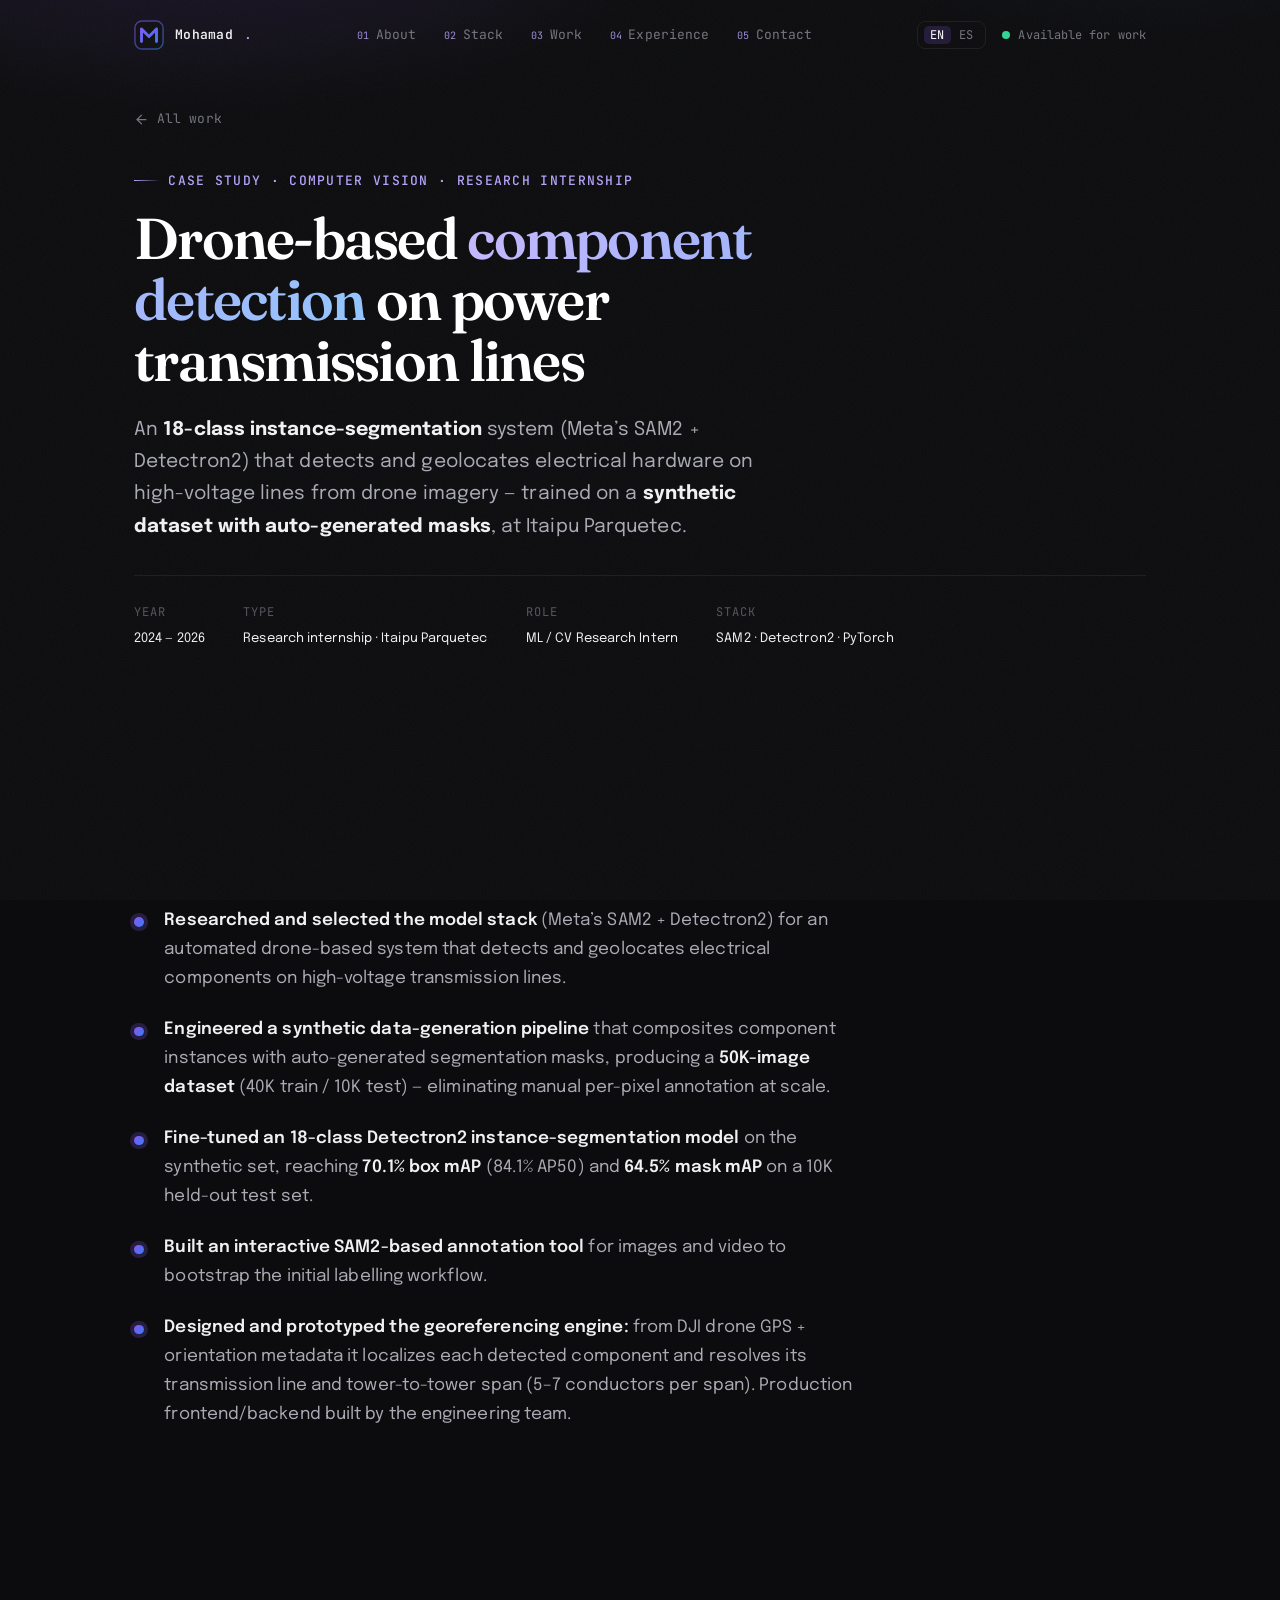
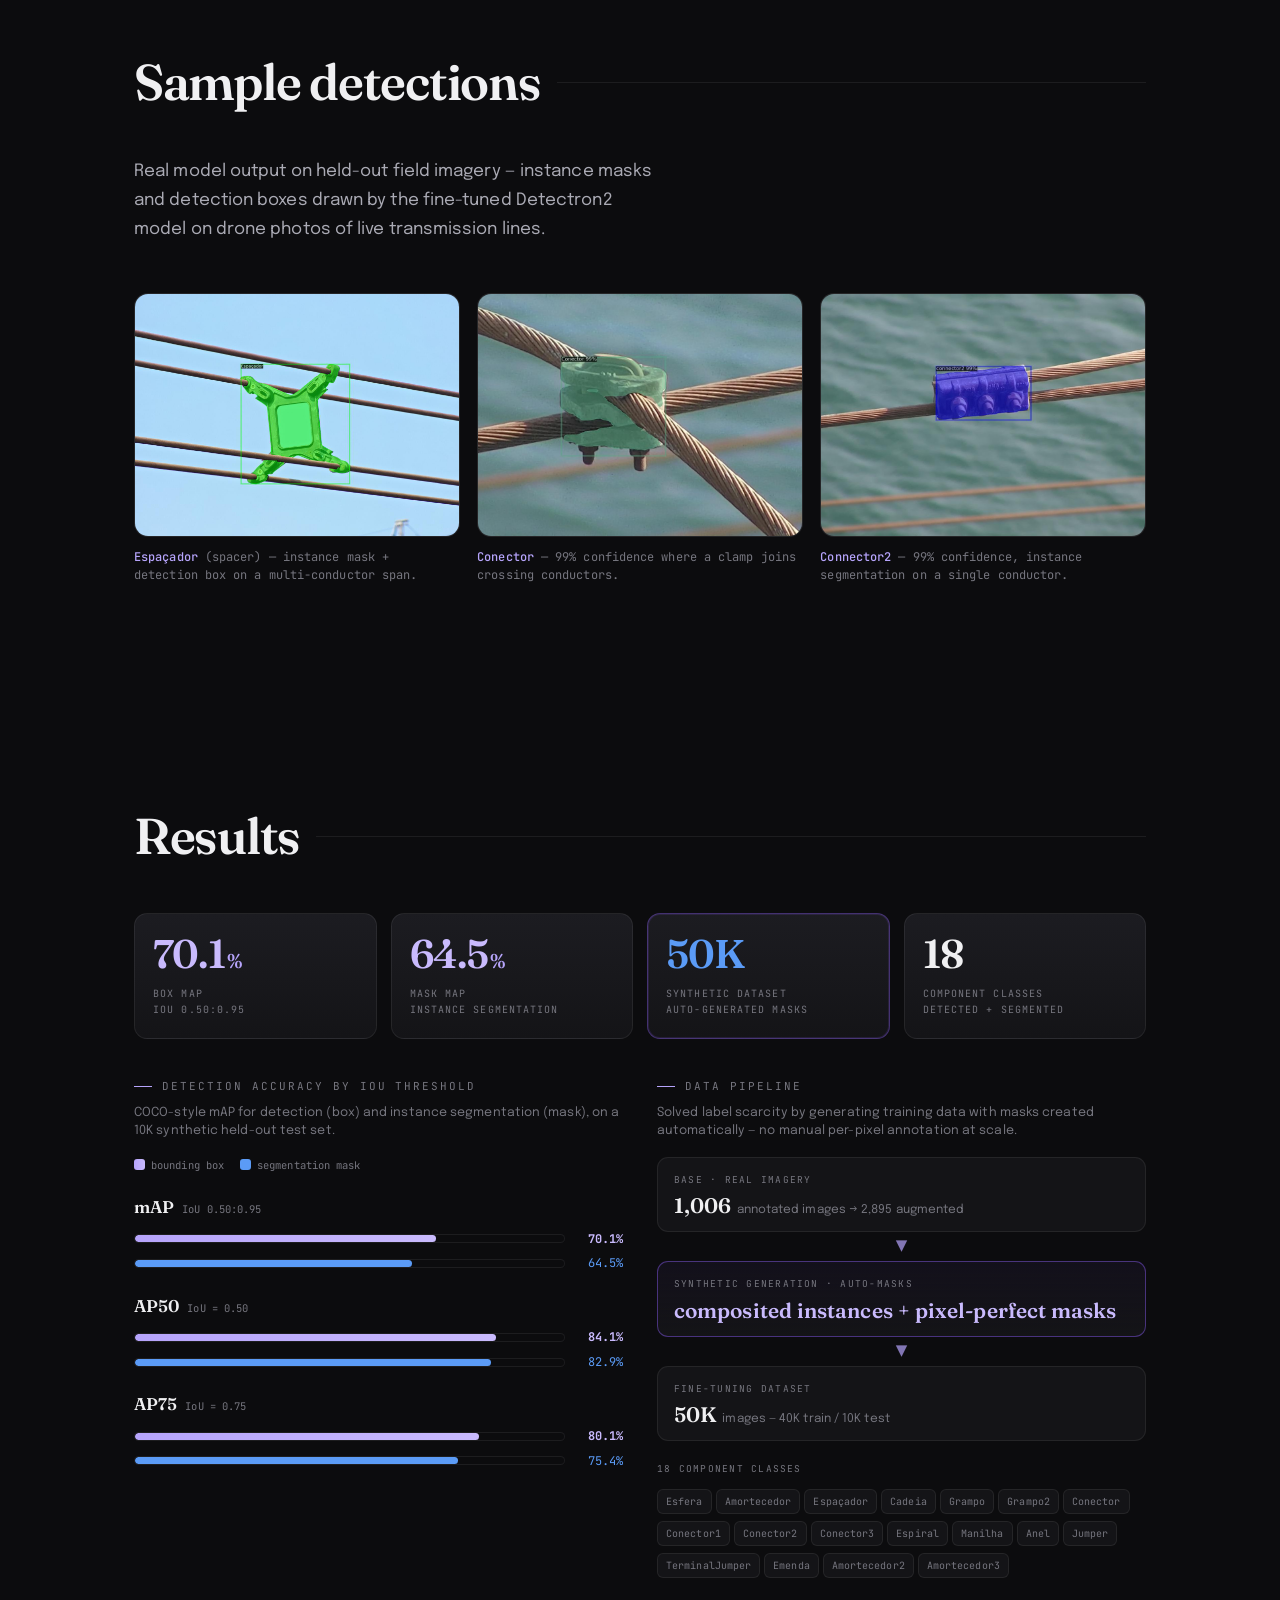
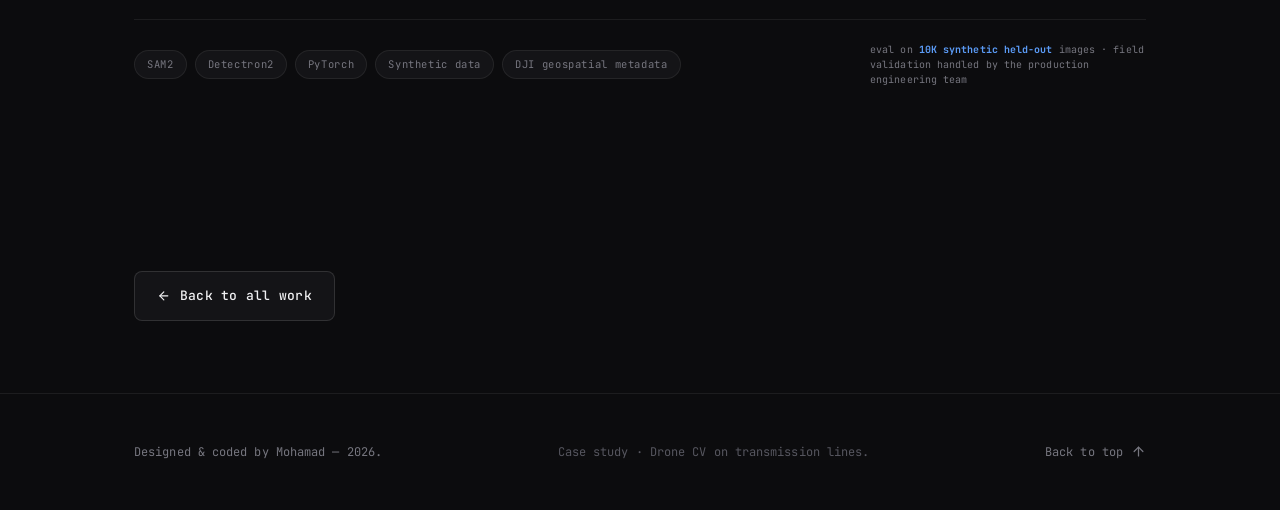
==== commit 9a9cd71a: "Stop conflating the synthetic-data work with the AWS deployment What runs on AWS Lambda is ConoceTuA" ====
--- a/transmission-cv.html
+++ b/transmission-cv.html
@@ -88,7 +88,7 @@
         <p class="case-lead reveal" style="--i:2" data-i18n="pt.lead">
           An <b>18-class instance-segmentation</b> system (Meta&rsquo;s SAM2 + Detectron2) that detects
           and geolocates electrical hardware on high-voltage lines from drone imagery — trained on a
-          <b>synthetic dataset with auto-generated masks</b>, at Itaipu Parquetec (PTI).
+          <b>synthetic dataset with auto-generated masks</b>, at Itaipu Parquetec.
         </p>
 
         <dl class="case-meta reveal" style="--i:3" data-i18n="pt.meta">
